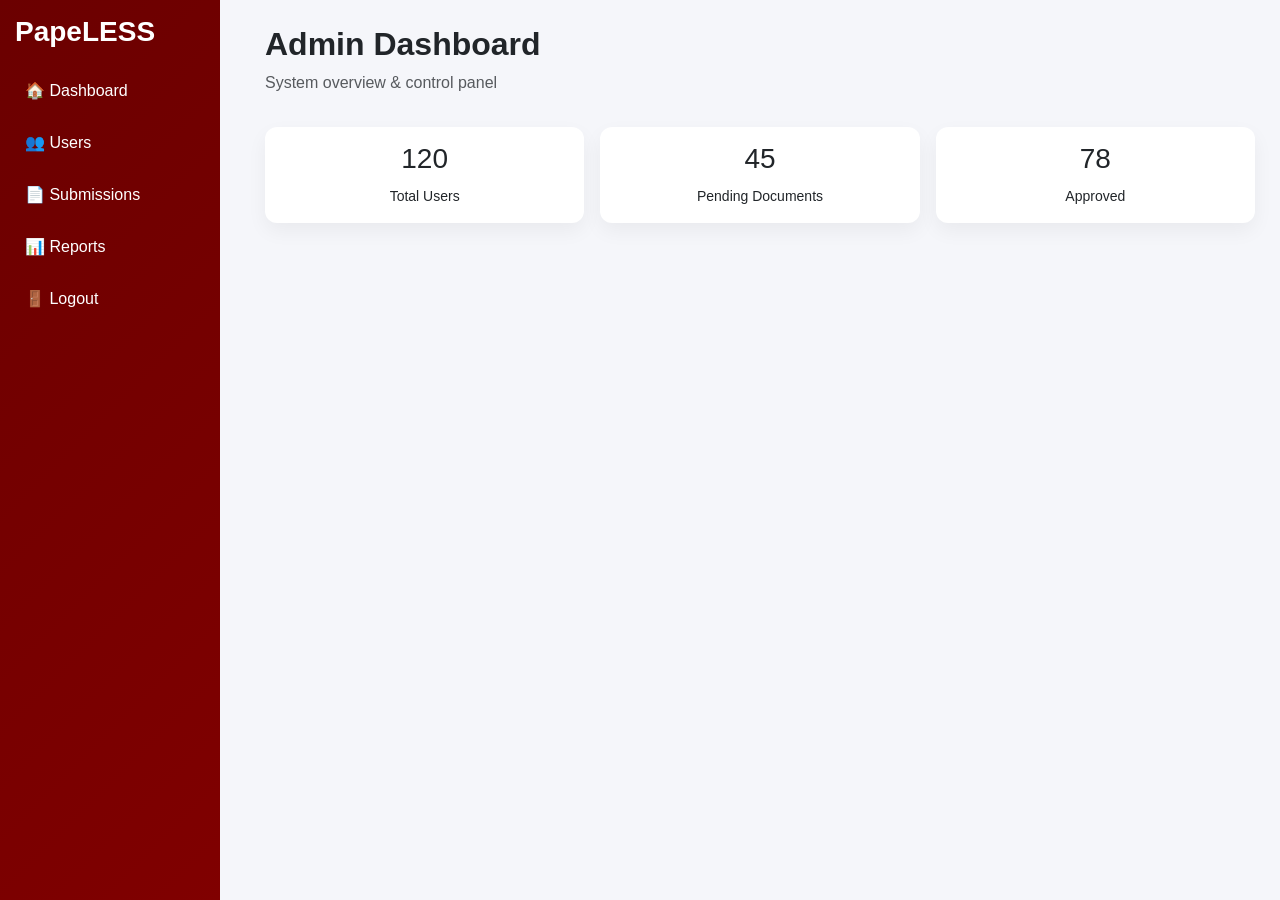
==== admin-dashboard.html @ 880f6a9c "add modules/users/style correction" ====
<!doctype html>
<html lang="en">
<head>
  <meta charset="utf-8">
  <meta name="viewport" content="width=device-width, initial-scale=1">

  <title>PapeLESS - Admin</title>

  <link href="https://cdn.jsdelivr.net/npm/bootstrap@5.3.8/dist/css/bootstrap.min.css" rel="stylesheet">

  <!-- YOUR ADMIN CSS -->
  <link rel="stylesheet" href="assets/css/admin.css">
</head>

<body>

<!-- SIDEBAR -->
<div class="sidebar">
  <h3>PapeLESS</h3>

  <div class="nav-item">🏠 Dashboard</div>
  <div class="nav-item">👥 Users</div>
  <div class="nav-item">📄 Submissions</div>
  <div class="nav-item">📊 Reports</div>
  <div class="nav-item" onclick="logout()">🚪 Logout</div>
</div>

<!-- MAIN -->
<div class="main">

  <h2 class="fw-bold">Admin Dashboard</h2>
  <p class="text-muted">System overview & control panel</p>

  <div class="row g-3 mt-3">

    <div class="col-md-4">
      <div class="card-box text-center">
        <h3>120</h3>
        <small>Total Users</small>
      </div>
    </div>

    <div class="col-md-4">
      <div class="card-box text-center">
        <h3>45</h3>
        <small>Pending Documents</small>
      </div>
    </div>

    <div class="col-md-4">
      <div class="card-box text-center">
        <h3>78</h3>
        <small>Approved</small>
      </div>
    </div>

  </div>

</div>

<!-- SCRIPTS -->
<script src="https://cdn.jsdelivr.net/npm/bootstrap@5.3.8/dist/js/bootstrap.bundle.min.js"></script>

<!-- YOUR ADMIN JS -->
<script src="assets/js/admin.js"></script>

</body>
</html>
---- assets/css/admin.css ----
body {
  font-family: Arial, sans-serif;
  background: #f5f6fa;
  overflow-x: hidden;
}

/* SIDEBAR */
.sidebar {
  height: 100vh;
  width: 220px;
  position: fixed;
  background: linear-gradient(135deg, #6b0000, #800000);
  color: white;
  padding: 15px;
}

.sidebar h3 {
  font-weight: 800;
  margin-bottom: 20px;
}

.nav-item {
  padding: 10px;
  margin-bottom: 8px;
  border-radius: 8px;
  cursor: pointer;
}

.nav-item:hover {
  background: rgba(255,255,255,0.15);
}

/* MAIN */
.main {
  margin-left: 240px;
  padding: 25px;
}

/* CARDS */
.card-box {
  background: white;
  padding: 15px;
  border-radius: 12px;
  box-shadow: 0 8px 20px rgba(0,0,0,0.05);
}
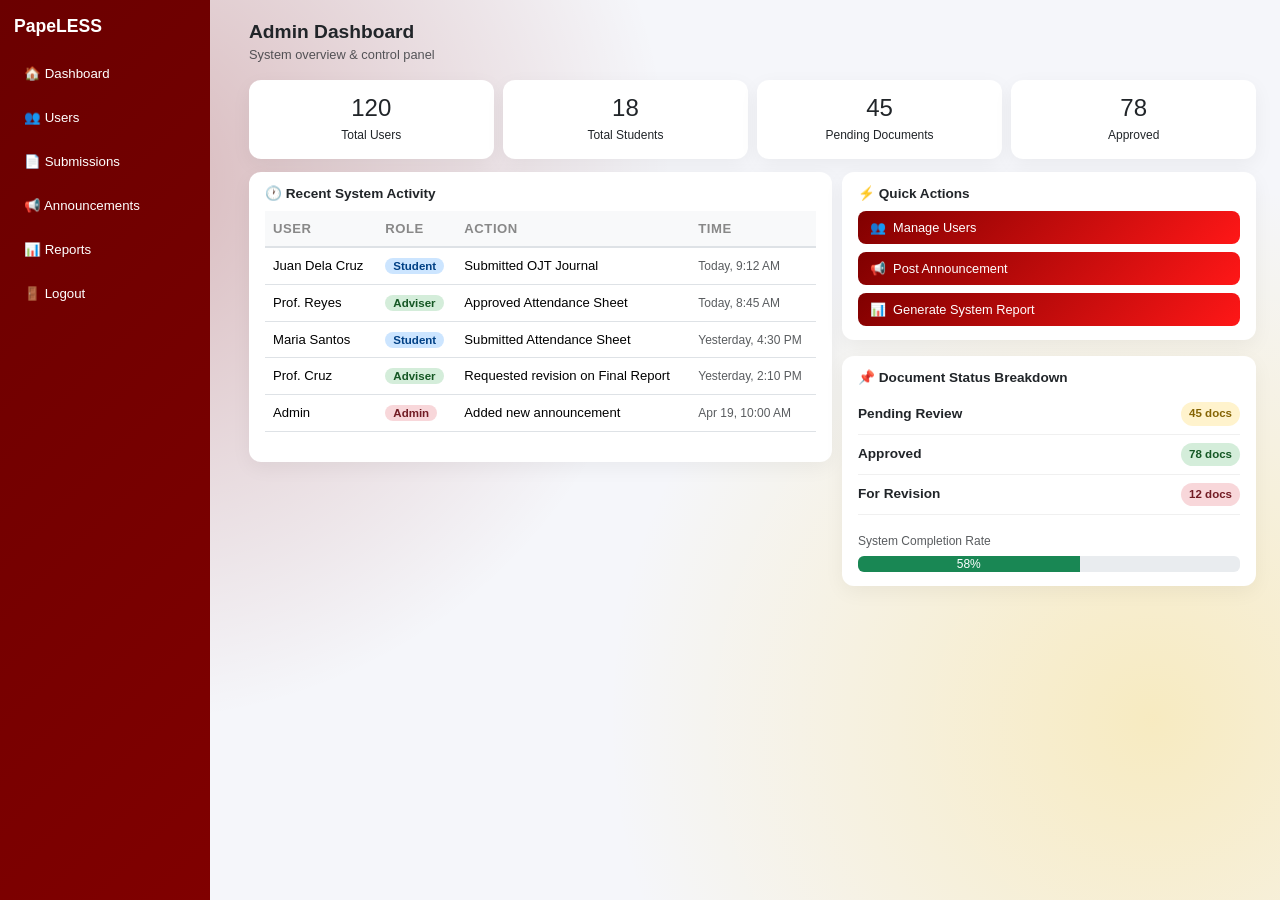
==== commit 7144e9fd: "initial 2.0" ====
--- a/admin-dashboard.html
+++ b/admin-dashboard.html
@@ -3,12 +3,9 @@
 <head>
   <meta charset="utf-8">
   <meta name="viewport" content="width=device-width, initial-scale=1">
-
-  <title>PapeLESS - Admin</title>
+  <title>PapeLESS - Admin Dashboard</title>
 
   <link href="https://cdn.jsdelivr.net/npm/bootstrap@5.3.8/dist/css/bootstrap.min.css" rel="stylesheet">
-
-  <!-- YOUR ADMIN CSS -->
   <link rel="stylesheet" href="assets/css/admin.css">
 </head>
 
@@ -17,51 +14,568 @@
 <!-- SIDEBAR -->
 <div class="sidebar">
   <h3>PapeLESS</h3>
-
-  <div class="nav-item">🏠 Dashboard</div>
-  <div class="nav-item">👥 Users</div>
-  <div class="nav-item">📄 Submissions</div>
-  <div class="nav-item">📊 Reports</div>
+  <div class="nav-item" onclick="showModule('dashboard')">🏠 Dashboard</div>
+  <div class="nav-item" onclick="showModule('users')">👥 Users</div>
+  <div class="nav-item" onclick="showModule('submissions')">📄 Submissions</div>
+  <div class="nav-item" onclick="showModule('announcements')">📢 Announcements</div>
+  <div class="nav-item" onclick="showModule('reports')">📊 Reports</div>
   <div class="nav-item" onclick="logout()">🚪 Logout</div>
 </div>
 
 <!-- MAIN -->
 <div class="main">
 
-  <h2 class="fw-bold">Admin Dashboard</h2>
-  <p class="text-muted">System overview & control panel</p>
-
-  <div class="row g-3 mt-3">
-
-    <div class="col-md-4">
-      <div class="card-box text-center">
-        <h3>120</h3>
-        <small>Total Users</small>
-      </div>
-    </div>
-
-    <div class="col-md-4">
-      <div class="card-box text-center">
-        <h3>45</h3>
-        <small>Pending Documents</small>
-      </div>
-    </div>
-
-    <div class="col-md-4">
-      <div class="card-box text-center">
-        <h3>78</h3>
-        <small>Approved</small>
-      </div>
-    </div>
-
-  </div>
-
-</div>
-
-<!-- SCRIPTS -->
+  <!-- ── DASHBOARD ──────────────────────────────────────────────────────────── -->
+  <div id="dashboard" class="module active-module">
+    <h2 class="fw-bold">Admin Dashboard</h2>
+    <p class="text-muted">System overview & control panel</p>
+
+    <!-- STATS -->
+    <div class="row g-3 mt-2 mb-4">
+      <div class="col-md-3">
+        <div class="card-box text-center">
+          <h3>120</h3>
+          <small>Total Users</small>
+        </div>
+      </div>
+      <div class="col-md-3">
+        <div class="card-box text-center">
+          <h3>18</h3>
+          <small>Total Students</small>
+        </div>
+      </div>
+      <div class="col-md-3">
+        <div class="card-box text-center">
+          <h3>45</h3>
+          <small>Pending Documents</small>
+        </div>
+      </div>
+      <div class="col-md-3">
+        <div class="card-box text-center">
+          <h3>78</h3>
+          <small>Approved</small>
+        </div>
+      </div>
+    </div>
+
+    <div class="row g-3">
+
+      <!-- RECENT ACTIVITY -->
+      <div class="col-lg-7">
+        <div class="card-box">
+          <h6 class="fw-bold mb-3">🕐 Recent System Activity</h6>
+          <div class="table-responsive">
+            <table class="table table-hover align-middle">
+              <thead class="table-light">
+                <tr>
+                  <th>User</th>
+                  <th>Role</th>
+                  <th>Action</th>
+                  <th>Time</th>
+                </tr>
+              </thead>
+              <tbody>
+                <tr>
+                  <td>Juan Dela Cruz</td>
+                  <td><span class="role-badge student">Student</span></td>
+                  <td>Submitted OJT Journal</td>
+                  <td><small class="text-muted">Today, 9:12 AM</small></td>
+                </tr>
+                <tr>
+                  <td>Prof. Reyes</td>
+                  <td><span class="role-badge adviser">Adviser</span></td>
+                  <td>Approved Attendance Sheet</td>
+                  <td><small class="text-muted">Today, 8:45 AM</small></td>
+                </tr>
+                <tr>
+                  <td>Maria Santos</td>
+                  <td><span class="role-badge student">Student</span></td>
+                  <td>Submitted Attendance Sheet</td>
+                  <td><small class="text-muted">Yesterday, 4:30 PM</small></td>
+                </tr>
+                <tr>
+                  <td>Prof. Cruz</td>
+                  <td><span class="role-badge adviser">Adviser</span></td>
+                  <td>Requested revision on Final Report</td>
+                  <td><small class="text-muted">Yesterday, 2:10 PM</small></td>
+                </tr>
+                <tr>
+                  <td>Admin</td>
+                  <td><span class="role-badge admin">Admin</span></td>
+                  <td>Added new announcement</td>
+                  <td><small class="text-muted">Apr 19, 10:00 AM</small></td>
+                </tr>
+              </tbody>
+            </table>
+          </div>
+        </div>
+      </div>
+
+      <!-- QUICK ACTIONS + SYSTEM STATUS -->
+      <div class="col-lg-5 d-flex flex-column gap-3">
+
+        <div class="card-box">
+          <h6 class="fw-bold mb-3">⚡ Quick Actions</h6>
+          <div class="d-flex flex-column gap-2">
+            <button class="btn-custom w-100 text-start" onclick="showModule('users')">
+              👥 &nbsp;Manage Users
+            </button>
+            <button class="btn-custom w-100 text-start" onclick="showModule('announcements')">
+              📢 &nbsp;Post Announcement
+            </button>
+            <button class="btn-custom w-100 text-start" onclick="showModule('reports')">
+              📊 &nbsp;Generate System Report
+            </button>
+          </div>
+        </div>
+
+        <div class="card-box">
+          <h6 class="fw-bold mb-3">📌 Document Status Breakdown</h6>
+          <div class="status-item">
+            <div><strong>Pending Review</strong></div>
+            <span class="status pending">45 docs</span>
+          </div>
+          <div class="status-item">
+            <div><strong>Approved</strong></div>
+            <span class="status approved">78 docs</span>
+          </div>
+          <div class="status-item">
+            <div><strong>For Revision</strong></div>
+            <span class="status rejected">12 docs</span>
+          </div>
+          <div class="mt-3">
+            <small class="text-muted">System Completion Rate</small>
+            <div class="progress mt-1">
+              <div class="progress-bar bg-success" style="width: 58%">58%</div>
+            </div>
+          </div>
+        </div>
+
+      </div>
+    </div>
+  </div><!-- /dashboard -->
+
+
+  <!-- ── USERS ──────────────────────────────────────────────────────────────── -->
+  <div id="users" class="module">
+    <h2 class="fw-bold">User Management</h2>
+    <p class="text-muted">Manage student and adviser accounts</p>
+
+    <!-- FILTER + ADD -->
+    <div class="card-box mt-3 mb-3">
+      <div class="row g-2 align-items-end">
+        <div class="col-md-4">
+          <label>Search User</label>
+          <input type="text" class="form-control" id="userSearch" placeholder="Name or email..." oninput="filterUsers()">
+        </div>
+        <div class="col-md-3">
+          <label>Role</label>
+          <select class="form-select" id="roleFilter" onchange="filterUsers()">
+            <option value="">All Roles</option>
+            <option>Student</option>
+            <option>Adviser</option>
+          </select>
+        </div>
+        <div class="col-md-3">
+          <label>Status</label>
+          <select class="form-select" id="userStatusFilter" onchange="filterUsers()">
+            <option value="">All</option>
+            <option>Active</option>
+            <option>Inactive</option>
+          </select>
+        </div>
+        <div class="col-md-2">
+          <button class="btn-custom w-100" onclick="showAddUserForm()">+ Add User</button>
+        </div>
+      </div>
+    </div>
+
+    <!-- ADD USER FORM (hidden by default) -->
+    <div class="card-box mb-3" id="addUserForm" style="display:none;">
+      <h6 class="fw-bold mb-3">➕ Add New User</h6>
+      <div class="row g-2">
+        <div class="col-md-4">
+          <label>Full Name</label>
+          <input type="text" class="form-control" id="newUserName" placeholder="Full name">
+        </div>
+        <div class="col-md-4">
+          <label>Email</label>
+          <input type="email" class="form-control" id="newUserEmail" placeholder="Email address">
+        </div>
+        <div class="col-md-2">
+          <label>Role</label>
+          <select class="form-select" id="newUserRole">
+            <option>Student</option>
+            <option>Adviser</option>
+          </select>
+        </div>
+        <div class="col-md-2 d-flex align-items-end gap-1">
+          <button class="btn-custom flex-grow-1" onclick="addUser()">Save</button>
+          <button class="btn-outline-cancel flex-grow-1" onclick="hideAddUserForm()">Cancel</button>
+        </div>
+      </div>
+    </div>
+
+    <div class="card-box">
+      <div class="d-flex justify-content-between align-items-center mb-3">
+        <h6 class="fw-bold mb-0">👥 All Users</h6>
+        <span class="badge bg-secondary" id="userCount">7 users</span>
+      </div>
+      <div class="table-responsive">
+        <table class="table table-hover align-middle" id="userTable">
+          <thead class="table-light">
+            <tr>
+              <th>#</th>
+              <th>Name</th>
+              <th>Email</th>
+              <th>Role</th>
+              <th>Status</th>
+              <th>Action</th>
+            </tr>
+          </thead>
+          <tbody id="userBody">
+            <tr data-role="Student" data-status="Active">
+              <td>1</td><td>Juan Dela Cruz</td><td>juan@school.edu</td>
+              <td><span class="role-badge student">Student</span></td>
+              <td><span class="status approved">Active</span></td>
+              <td><button class="btn-deactivate" onclick="toggleStatus(this)">Deactivate</button></td>
+            </tr>
+            <tr data-role="Student" data-status="Active">
+              <td>2</td><td>Maria Santos</td><td>maria@school.edu</td>
+              <td><span class="role-badge student">Student</span></td>
+              <td><span class="status approved">Active</span></td>
+              <td><button class="btn-deactivate" onclick="toggleStatus(this)">Deactivate</button></td>
+            </tr>
+            <tr data-role="Student" data-status="Active">
+              <td>3</td><td>Carlo Reyes</td><td>carlo@school.edu</td>
+              <td><span class="role-badge student">Student</span></td>
+              <td><span class="status approved">Active</span></td>
+              <td><button class="btn-deactivate" onclick="toggleStatus(this)">Deactivate</button></td>
+            </tr>
+            <tr data-role="Student" data-status="Inactive">
+              <td>4</td><td>Paolo Cruz</td><td>paolo@school.edu</td>
+              <td><span class="role-badge student">Student</span></td>
+              <td><span class="status rejected">Inactive</span></td>
+              <td><button class="btn-activate" onclick="toggleStatus(this)">Activate</button></td>
+            </tr>
+            <tr data-role="Adviser" data-status="Active">
+              <td>5</td><td>Prof. Reyes</td><td>reyes@school.edu</td>
+              <td><span class="role-badge adviser">Adviser</span></td>
+              <td><span class="status approved">Active</span></td>
+              <td><button class="btn-deactivate" onclick="toggleStatus(this)">Deactivate</button></td>
+            </tr>
+            <tr data-role="Adviser" data-status="Active">
+              <td>6</td><td>Prof. Cruz</td><td>cruz@school.edu</td>
+              <td><span class="role-badge adviser">Adviser</span></td>
+              <td><span class="status approved">Active</span></td>
+              <td><button class="btn-deactivate" onclick="toggleStatus(this)">Deactivate</button></td>
+            </tr>
+            <tr data-role="Student" data-status="Active">
+              <td>7</td><td>Ana Lim</td><td>ana@school.edu</td>
+              <td><span class="role-badge student">Student</span></td>
+              <td><span class="status approved">Active</span></td>
+              <td><button class="btn-deactivate" onclick="toggleStatus(this)">Deactivate</button></td>
+            </tr>
+          </tbody>
+        </table>
+      </div>
+    </div>
+  </div><!-- /users -->
+
+
+  <!-- ── SUBMISSIONS ────────────────────────────────────────────────────────── -->
+  <div id="submissions" class="module">
+    <h2 class="fw-bold">All Submissions</h2>
+    <p class="text-muted">System-wide view of all student document submissions</p>
+
+    <!-- FILTER -->
+    <div class="card-box mt-3 mb-3">
+      <div class="row g-2 align-items-end">
+        <div class="col-md-3">
+          <label>Filter by Type</label>
+          <select class="form-select" id="subTypeFilter">
+            <option value="">All Types</option>
+            <option>OJT Journal</option>
+            <option>Attendance</option>
+            <option>Report</option>
+          </select>
+        </div>
+        <div class="col-md-3">
+          <label>Filter by Status</label>
+          <select class="form-select" id="subStatusFilter">
+            <option value="">All Statuses</option>
+            <option value="pending">Pending</option>
+            <option value="approved">Approved</option>
+            <option value="rejected">Revision</option>
+          </select>
+        </div>
+        <div class="col-md-3">
+          <label>Filter by Adviser</label>
+          <select class="form-select" id="adviserFilter">
+            <option value="">All Advisers</option>
+            <option>Prof. Reyes</option>
+            <option>Prof. Cruz</option>
+          </select>
+        </div>
+        <div class="col-md-3">
+          <button class="btn-custom w-100" onclick="filterSubmissions()">Apply Filter</button>
+        </div>
+      </div>
+    </div>
+
+    <div class="card-box">
+      <div class="d-flex justify-content-between align-items-center mb-3">
+        <h6 class="fw-bold mb-0">📄 Submission Records</h6>
+        <span class="badge bg-secondary" id="subCount">6 submissions</span>
+      </div>
+      <div class="table-responsive">
+        <table class="table table-hover align-middle" id="subTable">
+          <thead class="table-light">
+            <tr>
+              <th>#</th>
+              <th>Student</th>
+              <th>Document</th>
+              <th>Adviser</th>
+              <th>Date</th>
+              <th>Status</th>
+            </tr>
+          </thead>
+          <tbody id="subBody">
+            <tr data-type="OJT Journal" data-status="pending" data-adviser="Prof. Reyes">
+              <td>1</td><td>Juan Dela Cruz</td><td>OJT Journal Week 1</td>
+              <td>Prof. Reyes</td><td>Apr 10, 2026</td>
+              <td><span class="status pending">Pending</span></td>
+            </tr>
+            <tr data-type="Attendance" data-status="pending" data-adviser="Prof. Reyes">
+              <td>2</td><td>Maria Santos</td><td>Attendance Sheet</td>
+              <td>Prof. Reyes</td><td>Apr 8, 2026</td>
+              <td><span class="status pending">Pending</span></td>
+            </tr>
+            <tr data-type="Report" data-status="approved" data-adviser="Prof. Cruz">
+              <td>3</td><td>Carlo Reyes</td><td>Final Report</td>
+              <td>Prof. Cruz</td><td>Apr 5, 2026</td>
+              <td><span class="status approved">Approved</span></td>
+            </tr>
+            <tr data-type="OJT Journal" data-status="rejected" data-adviser="Prof. Cruz">
+              <td>4</td><td>Ana Lim</td><td>OJT Journal Week 2</td>
+              <td>Prof. Cruz</td><td>Apr 3, 2026</td>
+              <td><span class="status rejected">Revision</span></td>
+            </tr>
+            <tr data-type="Attendance" data-status="approved" data-adviser="Prof. Reyes">
+              <td>5</td><td>Juan Dela Cruz</td><td>Attendance Sheet</td>
+              <td>Prof. Reyes</td><td>Apr 1, 2026</td>
+              <td><span class="status approved">Approved</span></td>
+            </tr>
+            <tr data-type="Report" data-status="pending" data-adviser="Prof. Cruz">
+              <td>6</td><td>Paolo Cruz</td><td>Final Report Draft</td>
+              <td>Prof. Cruz</td><td>Mar 28, 2026</td>
+              <td><span class="status pending">Pending</span></td>
+            </tr>
+          </tbody>
+        </table>
+      </div>
+    </div>
+  </div><!-- /submissions -->
+
+
+  <!-- ── ANNOUNCEMENTS ──────────────────────────────────────────────────────── -->
+  <div id="announcements" class="module">
+    <h2 class="fw-bold">Announcements</h2>
+    <p class="text-muted">Post and manage system-wide announcements for students and advisers</p>
+
+    <!-- POST FORM -->
+    <div class="card-box mt-3 mb-3">
+      <h6 class="fw-bold mb-3">📢 Post New Announcement</h6>
+      <div class="row g-2">
+        <div class="col-md-8">
+          <label>Title</label>
+          <input type="text" class="form-control mb-2" id="announcementTitle" placeholder="Announcement title...">
+          <label>Message</label>
+          <textarea class="form-control" id="announcementBody" rows="3" placeholder="Write your announcement here..."></textarea>
+        </div>
+        <div class="col-md-4">
+          <label>Target Audience</label>
+          <select class="form-select mb-2" id="announcementTarget">
+            <option>All Users</option>
+            <option>Students Only</option>
+            <option>Advisers Only</option>
+          </select>
+          <label>Priority</label>
+          <select class="form-select mb-3" id="announcementPriority">
+            <option value="normal">Normal</option>
+            <option value="urgent">Urgent</option>
+          </select>
+          <button class="btn-custom w-100" onclick="postAnnouncement()">📤 Post Announcement</button>
+        </div>
+      </div>
+    </div>
+
+    <!-- POSTED ANNOUNCEMENTS -->
+    <div class="card-box">
+      <div class="d-flex justify-content-between align-items-center mb-3">
+        <h6 class="fw-bold mb-0">📋 Posted Announcements</h6>
+        <span class="badge bg-secondary" id="announcementCount">2 announcements</span>
+      </div>
+      <div id="announcementList">
+
+        <div class="announcement-card urgent">
+          <div class="d-flex justify-content-between align-items-start">
+            <div>
+              <strong>⚠ Deadline Reminder: Final Report</strong>
+              <span class="role-badge ms-2" style="background:#f8d7da;color:#721c24;">Urgent</span>
+              <span class="role-badge ms-1 student">Students Only</span>
+            </div>
+            <small class="text-muted">Apr 19, 2026</small>
+          </div>
+          <p class="mt-2 mb-1 text-muted small">
+            Please be reminded that the Final Report is due on May 5. Ensure your document is complete and follows the required format.
+          </p>
+          <button class="btn-delete-sm" onclick="deleteAnnouncement(this)">🗑 Delete</button>
+        </div>
+
+        <div class="announcement-card normal mt-2">
+          <div class="d-flex justify-content-between align-items-start">
+            <div>
+              <strong>📘 Updated Internship Guidelines</strong>
+              <span class="role-badge ms-2" style="background:#d4edda;color:#155724;">Normal</span>
+              <span class="role-badge ms-1 student">All Users</span>
+            </div>
+            <small class="text-muted">Apr 15, 2026</small>
+          </div>
+          <p class="mt-2 mb-1 text-muted small">
+            New internship guidelines have been uploaded. Please review the updated requirements under the Forms section.
+          </p>
+          <button class="btn-delete-sm" onclick="deleteAnnouncement(this)">🗑 Delete</button>
+        </div>
+
+      </div>
+    </div>
+  </div><!-- /announcements -->
+
+
+  <!-- ── REPORTS ─────────────────────────────────────────────────────────────── -->
+  <div id="reports" class="module">
+    <h2 class="fw-bold">System Reports</h2>
+    <p class="text-muted">Generate and export system-wide OJT performance summaries</p>
+
+    <!-- SUMMARY STATS -->
+    <div class="row g-3 mt-2 mb-4">
+      <div class="col-md-3">
+        <div class="card-box text-center">
+          <h3>120</h3>
+          <small>Total Users</small>
+        </div>
+      </div>
+      <div class="col-md-3">
+        <div class="card-box text-center">
+          <h3>135</h3>
+          <small>Total Submissions</small>
+        </div>
+      </div>
+      <div class="col-md-3">
+        <div class="card-box text-center">
+          <h3>58%</h3>
+          <small>Avg. Completion</small>
+        </div>
+      </div>
+      <div class="col-md-3">
+        <div class="card-box text-center">
+          <h3>12</h3>
+          <small>Flagged for Revision</small>
+        </div>
+      </div>
+    </div>
+
+    <div class="row g-3">
+
+      <!-- ADVISER SUMMARY TABLE -->
+      <div class="col-lg-7">
+        <div class="card-box">
+          <h6 class="fw-bold mb-3">👨‍🏫 Adviser Summary</h6>
+          <div class="table-responsive">
+            <table class="table table-hover align-middle">
+              <thead class="table-light">
+                <tr>
+                  <th>Adviser</th>
+                  <th>Students</th>
+                  <th>Reviewed</th>
+                  <th>Pending</th>
+                  <th>Completion</th>
+                </tr>
+              </thead>
+              <tbody>
+                <tr>
+                  <td>Prof. Reyes</td><td>10</td><td>32</td><td>8</td>
+                  <td>
+                    <div class="progress" style="height:10px;">
+                      <div class="progress-bar bg-success" style="width:80%"></div>
+                    </div>
+                    <small>80%</small>
+                  </td>
+                </tr>
+                <tr>
+                  <td>Prof. Cruz</td><td>8</td><td>20</td><td>12</td>
+                  <td>
+                    <div class="progress" style="height:10px;">
+                      <div class="progress-bar bg-warning" style="width:62%"></div>
+                    </div>
+                    <small>62%</small>
+                  </td>
+                </tr>
+              </tbody>
+            </table>
+          </div>
+        </div>
+      </div>
+
+      <!-- GENERATE REPORT -->
+      <div class="col-lg-5">
+        <div class="card-box">
+          <h6 class="fw-bold mb-3">⚙️ Generate Report</h6>
+          <p class="text-muted small mb-3">Export a full system summary for accreditation or review.</p>
+
+          <div class="mb-3">
+            <label>Report Type</label>
+            <select class="form-select">
+              <option>System Overview</option>
+              <option>All Submissions</option>
+              <option>Per Adviser Summary</option>
+              <option>Pending Documents</option>
+              <option>Completion Rate</option>
+            </select>
+          </div>
+
+          <div class="mb-3">
+            <label>Date Range</label>
+            <div class="row g-2">
+              <div class="col-6">
+                <input type="date" class="form-control">
+              </div>
+              <div class="col-6">
+                <input type="date" class="form-control">
+              </div>
+            </div>
+          </div>
+
+          <button class="btn-custom w-100">📥 Generate & Download</button>
+        </div>
+
+        <div class="guide-reminder mt-3">
+          <strong>📌 Note:</strong>
+          <ul>
+            <li>Reports reflect current system data.</li>
+            <li>Exported as PDF or CSV format.</li>
+            <li>Keep records for accreditation purposes.</li>
+          </ul>
+        </div>
+      </div>
+
+    </div>
+  </div><!-- /reports -->
+
+</div><!-- /main -->
+
 <script src="https://cdn.jsdelivr.net/npm/bootstrap@5.3.8/dist/js/bootstrap.bundle.min.js"></script>
-
-<!-- YOUR ADMIN JS -->
 <script src="assets/js/admin.js"></script>
 
 </body>
--- a/assets/css/admin.css
+++ b/assets/css/admin.css
@@ -1,45 +1,253 @@
 body {
+  background: radial-gradient(circle at 10% 20%, rgba(128,0,0,0.25), transparent 40%),
+              radial-gradient(circle at 90% 80%, rgba(255,201,23,0.25), transparent 40%),
+              #f5f6fa;
+  min-height: 100vh;
   font-family: Arial, sans-serif;
-  background: #f5f6fa;
+  font-size: 0.85rem;
   overflow-x: hidden;
 }
 
-/* SIDEBAR */
+/* ─── SIDEBAR ──────────────────────────────────────────────────────────────── */
 .sidebar {
   height: 100vh;
-  width: 220px;
+  background: linear-gradient(135deg, #6b0000, #800000);
+  color: white;
   position: fixed;
-  background: linear-gradient(135deg, #6b0000, #800000);
-  color: white;
-  padding: 15px;
+  width: 210px;
+  padding: 16px 14px;
 }
 
 .sidebar h3 {
   font-weight: 800;
-  margin-bottom: 20px;
+  font-size: 1.1rem;
+  margin-bottom: 18px;
 }
 
 .nav-item {
-  padding: 10px;
-  margin-bottom: 8px;
-  border-radius: 8px;
-  cursor: pointer;
+  padding: 9px 10px;
+  border-radius: 10px;
+  margin-bottom: 6px;
+  cursor: pointer;
+  font-size: 0.83rem;
 }
 
 .nav-item:hover {
   background: rgba(255,255,255,0.15);
 }
 
-/* MAIN */
+/* ─── MAIN ─────────────────────────────────────────────────────────────────── */
 .main {
-  margin-left: 240px;
-  padding: 25px;
-}
-
-/* CARDS */
+  margin-left: 225px;
+  padding: 20px 24px;
+}
+
+.main h2 {
+  font-size: 1.2rem;
+  margin-bottom: 2px;
+}
+
+.main p.text-muted {
+  font-size: 0.8rem;
+  margin-bottom: 0;
+}
+
+/* ─── CARD BOX ─────────────────────────────────────────────────────────────── */
 .card-box {
   background: white;
-  padding: 15px;
   border-radius: 12px;
-  box-shadow: 0 8px 20px rgba(0,0,0,0.05);
+  padding: 14px 16px;
+  box-shadow: 0 6px 20px rgba(0,0,0,0.05);
+}
+
+.card-box h6 { font-size: 0.85rem; }
+.card-box h3 { font-size: 1.5rem; margin-bottom: 2px; }
+.card-box small { font-size: 0.75rem; }
+
+/* ─── BUTTON ───────────────────────────────────────────────────────────────── */
+.btn-custom {
+  background: linear-gradient(135deg, #800000, #ff1717);
+  border: none;
+  color: white;
+  padding: 7px 12px;
+  border-radius: 8px;
+  font-size: 0.8rem;
+  cursor: pointer;
+  display: inline-block;
+}
+
+.btn-custom:hover { opacity: 0.9; }
+
+.btn-outline-cancel {
+  background: transparent;
+  border: 1px solid #ccc;
+  color: #555;
+  padding: 7px 12px;
+  border-radius: 8px;
+  font-size: 0.8rem;
+  cursor: pointer;
+}
+
+.btn-outline-cancel:hover { background: #f0f0f0; }
+
+/* ─── USER ACTION BUTTONS ──────────────────────────────────────────────────── */
+.btn-deactivate {
+  background: #dc3545;
+  color: white;
+  border: none;
+  padding: 4px 10px;
+  border-radius: 6px;
+  font-size: 0.75rem;
+  cursor: pointer;
+}
+
+.btn-deactivate:hover { opacity: 0.85; }
+
+.btn-activate {
+  background: #28a745;
+  color: white;
+  border: none;
+  padding: 4px 10px;
+  border-radius: 6px;
+  font-size: 0.75rem;
+  cursor: pointer;
+}
+
+.btn-activate:hover { opacity: 0.85; }
+
+.btn-delete-sm {
+  background: transparent;
+  border: 1px solid #dc3545;
+  color: #dc3545;
+  padding: 3px 10px;
+  border-radius: 6px;
+  font-size: 0.75rem;
+  cursor: pointer;
+}
+
+.btn-delete-sm:hover {
+  background: #f8d7da;
+}
+
+/* ─── STATUS BADGES ────────────────────────────────────────────────────────── */
+.status {
+  padding: 3px 8px;
+  border-radius: 20px;
+  font-size: 0.72rem;
+  font-weight: bold;
+}
+
+.pending  { background: #fff3cd; color: #856404; }
+.approved { background: #d4edda; color: #155724; }
+.rejected { background: #f8d7da; color: #721c24; }
+
+/* ─── ROLE BADGES ──────────────────────────────────────────────────────────── */
+.role-badge {
+  padding: 2px 8px;
+  border-radius: 20px;
+  font-size: 0.72rem;
+  font-weight: bold;
+}
+
+.role-badge.student  { background: #cce5ff; color: #004085; }
+.role-badge.adviser  { background: #d4edda; color: #155724; }
+.role-badge.admin    { background: #f8d7da; color: #721c24; }
+
+/* ─── STATUS ITEM ──────────────────────────────────────────────────────────── */
+.status-item {
+  display: flex;
+  justify-content: space-between;
+  align-items: center;
+  padding: 8px 0;
+  border-bottom: 1px solid #f0f0f0;
+}
+
+.status-item:last-of-type { border-bottom: none; }
+
+/* ─── MODULE VISIBILITY ────────────────────────────────────────────────────── */
+.module { display: none; }
+.active-module { display: block; }
+
+/* ─── TABLE ────────────────────────────────────────────────────────────────── */
+.table { font-size: 0.82rem; }
+
+.table thead th {
+  font-size: 0.82rem;
+  text-transform: uppercase;
+  letter-spacing: 0.04em;
+  color: #888;
+  border-bottom: 2px solid #dee2e6;
+}
+
+/* ─── PROGRESS ─────────────────────────────────────────────────────────────── */
+.progress { height: 16px; }
+
+/* ─── FORM ─────────────────────────────────────────────────────────────────── */
+label {
+  font-size: 0.8rem;
+  margin-bottom: 2px;
+}
+
+.form-control,
+.form-select {
+  font-size: 0.82rem;
+  padding: 7px 10px;
+  border-radius: 8px;
+}
+
+/* ─── SPACING ──────────────────────────────────────────────────────────────── */
+.row.g-3 {
+  --bs-gutter-y: 0.6rem;
+  --bs-gutter-x: 0.6rem;
+}
+
+.mt-2 { margin-top: 0.4rem !important; }
+.mb-4 { margin-bottom: 0.8rem !important; }
+.mb-3 { margin-bottom: 0.5rem !important; }
+
+/* ─── ANNOUNCEMENT CARDS ───────────────────────────────────────────────────── */
+.announcement-card {
+  padding: 12px 14px;
+  border-radius: 10px;
+  border-left: 5px solid #ccc;
+  background: #fafafa;
+}
+
+.announcement-card.urgent {
+  border-left-color: #dc3545;
+  background: #fff8f8;
+}
+
+.announcement-card.normal {
+  border-left-color: #28a745;
+  background: #f8fff9;
+}
+
+/* ─── REMINDER BOX ─────────────────────────────────────────────────────────── */
+.guide-reminder {
+  background: #fff8e1;
+  border-left: 5px solid #ffc107;
+  padding: 12px 14px;
+  border-radius: 10px;
+}
+
+.guide-reminder ul {
+  padding-left: 18px;
+  margin-bottom: 0;
+}
+
+.guide-reminder li {
+  font-size: 0.8rem;
+  margin-bottom: 4px;
+}
+
+/* ─── RESPONSIVE ───────────────────────────────────────────────────────────── */
+@media (max-width: 768px) {
+  .sidebar {
+    position: relative;
+    width: 100%;
+    height: auto;
+  }
+
+  .main { margin-left: 0; }
 }
